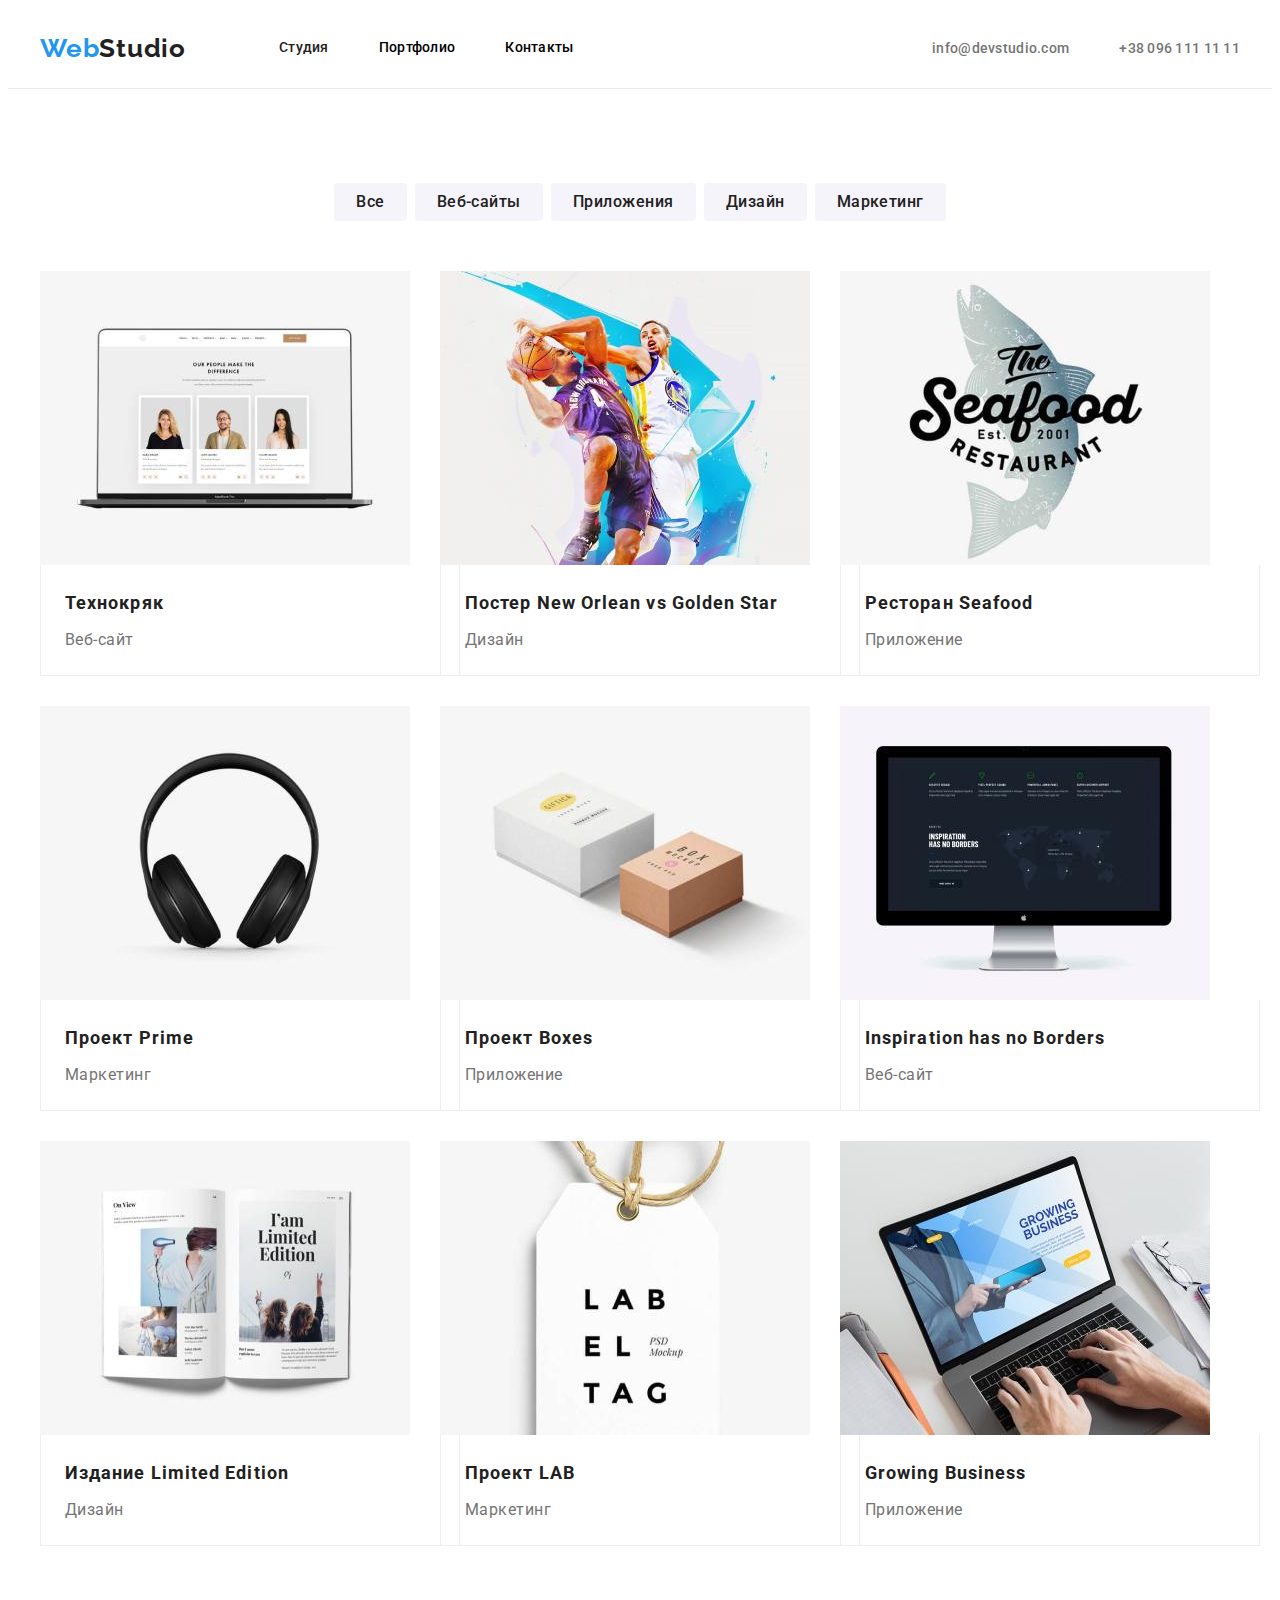
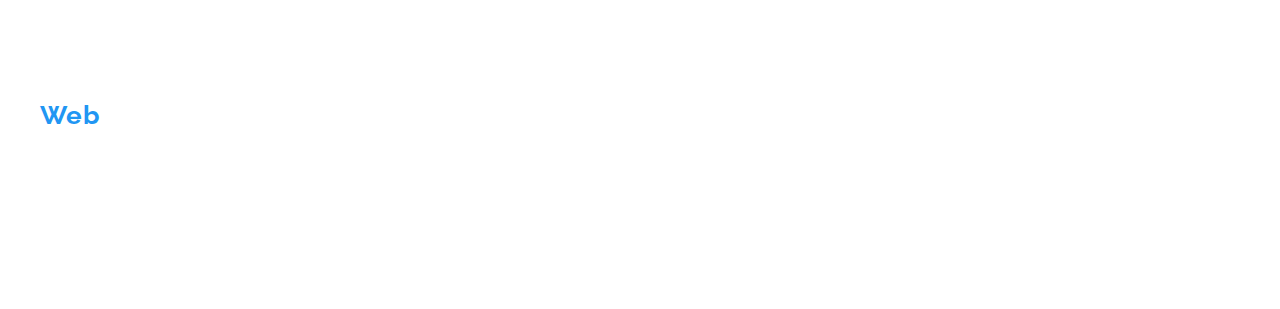
==== portfolio.html @ 051e4af8 "files" ====
<!DOCTYPE html>
<html lang="ru">
<head>
    <meta charset="UTF-8">
    <meta http-equiv="X-UA-Compatible" content="IE=edge">
    <meta name="viewport" content="width=device-width, initial-scale=1.0">
    <title>Портфолио</title>
    <link rel="preconnect" href="https://fonts.googleapis.com">
    <link rel="preconnect" href="https://fonts.gstatic.com" crossorigin>
    <link href="https://fonts.googleapis.com/css2?family=Raleway:wght@700&family=Roboto:wght@400;500;700;900&display=swap"
        rel="stylesheet">
    <link rel="stylesheet" href="https://cdnjs.cloudflare.com/ajax/libs/modern-normalize/1.1.0/modern-normalize.min.css"
        integrity="sha512-wpPYUAdjBVSE4KJnH1VR1HeZfpl1ub8YT/NKx4PuQ5NmX2tKuGu6U/JRp5y+Y8XG2tV+wKQpNHVUX03MfMFn9Q=="
        crossorigin="anonymous" referrerpolicy="no-referrer" />
    <link rel="stylesheet" href="./styles/styles.css">


</head>

<body>
    <header class="page-header">
        <div class="container">
            <nav class="main-nav">
                <a href="./index.html" class="logo-header"><span class="web">Web</span><span
                        class="studio-black">Studio</span></a>
    
                <ul class="site-nav list">
                    <li class="item"><a href="./index.html" class="link current">Студия</a></li>
                    <li class="item"><a href="./portfolio.html" class="link">Портфолио</a></li>
                    <li class="item"><a href="" class="link">Контакты</a></li>
                </ul>
    
                <ul class="site-contacts list">
                    <li class="item"><a href="mailto:info@devstudio.com" class="link-header">info@devstudio.com</a></li>
                    <li class="item"><a href="tel:+380961111111" class="link-header">+38 096 111 11 11</a></li>
                </ul>
    
            </nav>
        </div>
    
    </header>


    <main>
       <section>
           <div class="container">
            <h2 class="filter-title hidden">Portfolio</h2>
            <ul class="filter-title-list list">
                <li class="item"><button type="button" class="filter-button">Все</button></li>
                <li class="item"><button type="button" class="filter-button">Веб-сайты</button></li>
                <li class="item"><button type="button" class="filter-button">Приложения</button></li>
                <li class="item"><button type="button" class="filter-button">Дизайн</button></li>
                <li class="item"><button type="button" class="filter-button">Маркетинг</button></li>
            </ul>
            
            <ul class="works-list list">
                <li class="item">
                    <img src="./images/технокряк.jpg" alt="технокряк" width="370">
                    <div class="works-title-text">
                        <h3 class="works-list-title">Технокряк</h3>
                        <p class="works-list-text">Веб-сайт</p>
                    </div>
                </li>
                <li class="item">
                    <img src="./images/орлеан.jpg" alt="орлеан" width="370">
                   <div class="works-title-text">
                        <h3 class="works-list-title">Постер New Orlean vs Golden Star</h3>
                        <p class="works-list-text">Дизайн</p>
                   </div>
                </li>
                <li class="item">
                    <img src="./images/seafood.jpg" alt="ресторан" width="370">
                    <div class="works-title-text">
                        <h3 class="works-list-title">Ресторан Seafood</h3>
                        <p class="works-list-text">Приложение</p>
                    </div>
                </li>
                <li class="item">
                    <img src="./images/наушники.jpg" alt="наушники" width="370">
                    <div class="works-title-text">
                        <h3 class="works-list-title">Проект Prime</h3>
                        <p class="works-list-text">Маркетинг</p>
                    </div>
                </li>
                <li class="item">
                    <img src="./images/boxes.jpg" alt="коробки" width="370">
                    <div class="works-title-text">
                        <h3 class="works-list-title">Проект Boxes</h3>
                        <p class="works-list-text">Приложение</p>
                    </div>
                </li>
                <li class="item">
                    <img src="./images/монитор.jpg" alt="монитор" width="370">
                    <div class="works-title-text">
                        <h3 class="works-list-title" lang="en">Inspiration has no Borders</h3>
                        <p class="works-list-text">Веб-сайт</p>
                    </div>
                </li>
                <li class="item">
                    <img src="./images/книга.jpg" alt="book" width="370">
                    <div class="works-title-text">
                        <h3 class="works-list-title">Издание Limited Edition</h3>
                        <p class="works-list-text">Дизайн</p>
                    </div>
                </li>
                <li class="item">
                    <img src="./images/лаб.jpg" alt="lab" width="370">
                    <div class="works-title-text">
                        <h3 class="works-list-title">Проект LAB</h3>
                        <p class="works-list-text">Маркетинг</p>
                    </div>
                </li>
                <li class="item">
                    <img src="./images/ноут.jpg" alt="notebook" width="370">
                    <div class="works-title-text">
                        <h3 class="works-list-title" lang="en">Growing Business</h3>
                        <p class="works-list-text">Приложение</p>
                    </div>
                </li>
            </ul>
           </div>
            
       </section>

    </main>

<footer>
    <div class="main-footer container">
        <a class="logo-footer" href=""><span class="web">Web</span><span class="studio-white">Studio</span></a>
        <p class="city">г. Киев, пр-т Леси Украинки, 26</p>
        <address>
            <a href="mailto:nfo@devstudio.com" class="footer-link-mail">info@devstudio.com</a>
            <a href="tel:+380961111111" class="footer-link-tel">+38 096 111 11 11</a>
        </address>
    </div>
</footer>
</body>
</html>
---- styles/styles.css ----
:root {
  --primary-text-color: #212121;
  --accent-color: #2196f3;
  --secondary-text-color: #757575;
  --white-text-color: #ffffff;
  --background-white-color: #e5e5e5;
  --background-grey-color: #f5f4fa;
}

body {
  font-family: Roboto, sans-serif;
}

/*---------- утилиты -------------*/

.list {
  list-style: none;
  padding: 0;
  margin: 0;
}

.container {
  width: 1200px;
  padding-left: 15px;
  padding-right: 15px;
  margin: 0 auto;
}

p,
h1,
h2,
h3 {
  margin: 0;
}

ul {
  margin: 0;
  padding: 0;
  list-style: none;
}

img {
  display: block;
}

.link {
  text-decoration: none;
}

section {
  padding-top: 94px;
  padding-bottom: 94px;
}

.section-post {
  text-align: center;
}

/*---------- лого -------------*/
.page-header {
  border-bottom: 1px solid #ececec;
}

.logo-header {
  margin-right: 93px;
  text-align: left;
}

.logo-header,
.logo-footer {
  font-family: Raleway, sans-serif;
  font-weight: 700;
  font-size: 26px;
  line-height: 1.19;
  text-decoration: none;
  letter-spacing: 0.03em;
}

.web {
  color: #2196f3;
}

.studio-black {
  font-family: Raleway, sans-serif;
  color: #212121;
}

/*---------- site nav -------------*/
.main-nav {
  display: flex;
  align-items: center;
}

.site-nav {
  display: flex;
}

.site-nav .item:not(:last-child) {
  margin-right: 50px;
}

.site-nav .link {
  display: block;
  padding-top: 32px;
  padding-bottom: 32px;

  font-weight: 500;
  font-size: 14px;
  line-height: 1.14;
  letter-spacing: 0.02em;
  color: inherit;
  text-decoration: none;
  background-color: #ffffff;
}

.site-nav .link:hover,
.site-nav .link:focus {
  color: var(--accent-color);
}

.site-nav .link.current {
  color: var(--primary-text-color);
}

/*---------- site contacts -------------*/

.site-contacts {
  display: flex;
  margin-left: auto;
}

.site-contacts .item + .item {
  margin-left: 50px;
}

.site-contacts .link-header {
  font-weight: 500;
  font-size: 14px;
  line-height: 1.14;
  letter-spacing: 0.02em;
  color: var(--secondary-text-color);
  text-decoration: none;
}

.site-contacts .link-header:hover,
.site-contacts .link-header:focus {
  color: var(--accent-color);
}

/*---------- Hero -------------*/

.hero {
  text-align: center;
  padding-top: 200px;
  padding-bottom: 200px;
}

.hero-title {
  margin-top: 0;
  margin-bottom: 30px;

  font-weight: 900;
  font-size: 44px;
  line-height: 1.36;
  letter-spacing: 0.06em;
  text-transform: uppercase;
  color: #ffffff;
}

.button-hero {
  text-align: center;
  padding: 10px 32px 10px 32px;
  border: none;
  border-radius: 4px;
  font-size: 16px;
  font-family: inherit;
  font-weight: 700;
  line-height: 1.88;
  letter-spacing: 0.06em;
  text-decoration: none;
  cursor: pointer;
  color: #ffffff;
  background-color: #2196f3;
}

/*---------- features -------------*/

.features-list {
  display: flex;
}

.features-list .item {
  width: 270px;
}

.features-list .item:not(:last-child) {
  margin-right: 30px;
}

.features-list-title {
  margin-bottom: 10px;
}

.section-post {
  margin-bottom: 50px;
  font-weight: 700;
  font-size: 36px;
  line-height: 1.14;
  letter-spacing: 0.03em;
  color: var(--primary-text-color);
}

.hidden {
  position: absolute;
  white-space: nowrap;
  width: 1px;
  height: 1px;
  overflow: hidden;
  border: 0;
  padding: 0;
  clip: rect(0 0 0 0);
  clip-path: inset(50%);
  margin: -1px;
}

.features-list-title {
  font-weight: 700;
  font-size: 14px;
  line-height: 1.14;
  letter-spacing: 0.03em;
  text-transform: uppercase;
  color: var(--primary-text-color);
}

.features-list-text {
  font-size: 14px;
  line-height: 1.71;
  letter-spacing: 0.03em;
  color: var(--secondary-text-color);
}

/*---------- cards works -------------*/

.cards {
  display: flex;
}

.cards-section {
  padding-top: 0;
}

.cards .item:not(:last-child) {
  margin-right: 30px;
}

/*---------- team -------------*/

.team-title-text {
  padding-bottom: 30px;
  padding-top: 30px;
}

.team-list {
  display: flex;
  text-align: center;
}

.team-list-title {
  margin-bottom: 10px;
  font-size: 16px;
  font-weight: 500;
  line-height: 1.14;
  letter-spacing: 0.03em;
  color: var(--primary-text-color);
}

.team-list-text {
  font-size: 16px;
  line-height: 1.14;
  letter-spacing: 0.03em;
  color: var(--secondary-text-color);
}

.team-list .item:not(:last-child) {
  margin-right: 30px;
}

/*---------- footer -------------*/

footer {
  padding-top: 60px;
  padding-bottom: 60px;
}

.logo-footer {
  display: block;
  margin-bottom: 20px;
}

.city {
  margin-bottom: 9px;
  font-size: 14px;
  line-height: 1.71;
  font-style: normal;
  letter-spacing: 0.03em;
  color: #ffffff;
}

.studio-white {
  color: #ffffff;
  font-family: Raleway, sans-serif;
  text-decoration: none;
}

.footer-link-mail {
  display: block;
  margin-bottom: 9px;
}

.footer-link-tel {
  display: block;
}

.footer-link-mail,
.footer-link-tel {
  font-size: 14px;
  line-height: 1.71;
  letter-spacing: 0.03em;
  font-style: normal;
  text-decoration: none;
  color: rgba(255, 255, 255, 0.6);
}

.footer-link-mail:hover,
.footer-link-mail:focus {
  color: var(--accent-color);
}

.footer-link-tel:hover,
.footer-link-tel:focus {
  color: var(--accent-color);
}

/*---------- filter -------------*/

.filter-title-list {
  display: flex;
  justify-content: center;
  margin-bottom: 50px;
}

.filter-title-list .item:not(:last-child) {
  margin-right: 8px;
}

.filter-button:hover,
.filter-button:focus {
  color: var(--white-text-color);
  background-color: var(--accent-color);
  box-shadow: 0px 3px 1px rgba(0, 0, 0, 0.1), 0px 1px 2px rgba(0, 0, 0, 0.08),
    0px 2px 2px rgba(0, 0, 0, 0.12);
}

.filter-button {
  padding: 6px 22px 6px 22px;
  border: none;
  border-radius: 4px;
  font-family: Roboto;
  font-weight: 500;
  font-size: 16px;
  line-height: 1.63;
  letter-spacing: 0.03em;
  color: var(--primary-text-color);
  background-color: #f5f4fa;
  cursor: pointer;
}

/*---------- works section -------------*/

.works-list {
  display: flex;
  flex-wrap: wrap;
}

.works-list .item {
  width: calc((100% - 90px) / 3);
  margin-right: 30px;
  margin-bottom: 30px;
}

.works-list .item:nth-last-child(-n + 3) {
  margin-bottom: 0;
}

.works-list .item:nth-child(3n) {
  margin-right: 0;
}

.works-list-title {
  margin-bottom: 4px;
  font-weight: 700;
  font-size: 18px;
  line-height: 2;
  letter-spacing: 0.06em;
  color: var(--primary-text-color);
}

.works-list-text {
  line-height: 1.88;
  font-size: 16px;
  letter-spacing: 0.03em;
  color: var(--secondary-text-color);
}

.works-title-text {
  width: 370px;
  padding: 20px 24px 20px 24px;
  border-bottom: 1px solid #eeeeee;
  border-right: 1px solid #eeeeee;
  border-left: 1px solid #eeeeee;
}
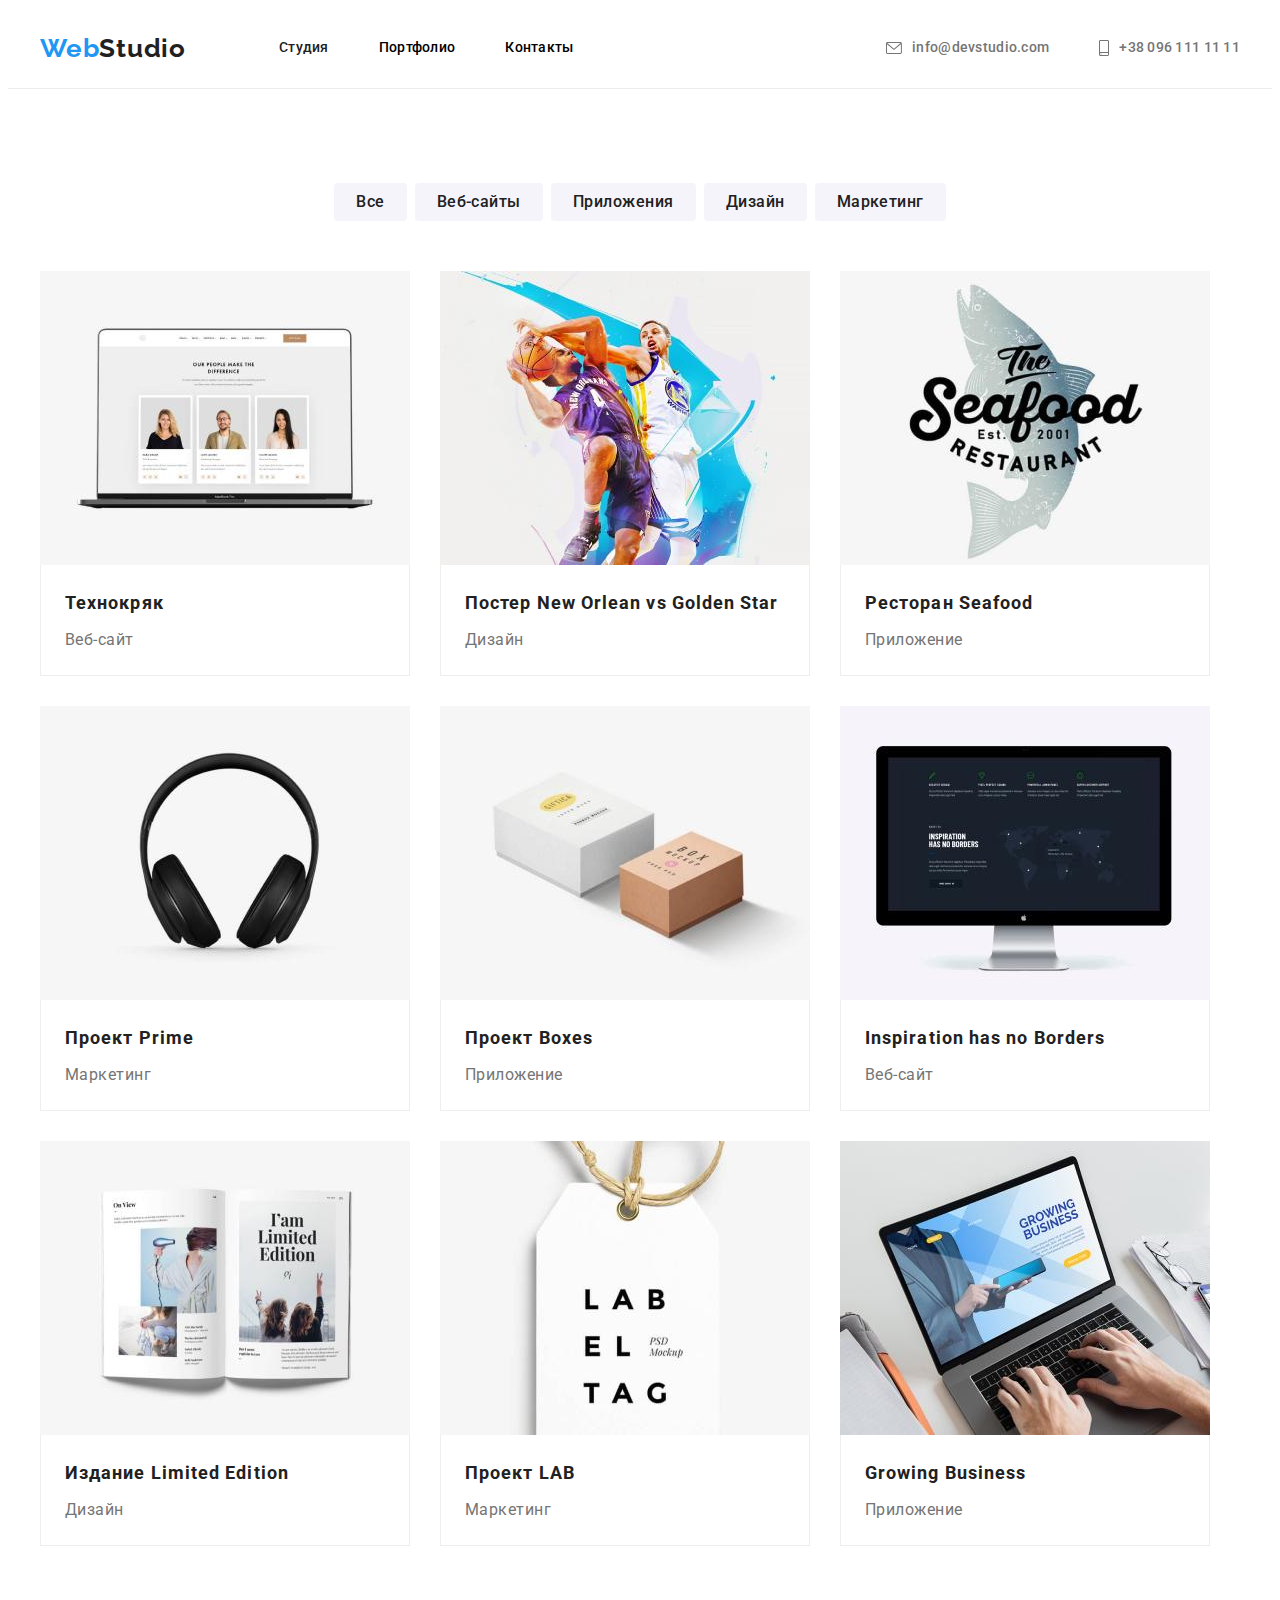
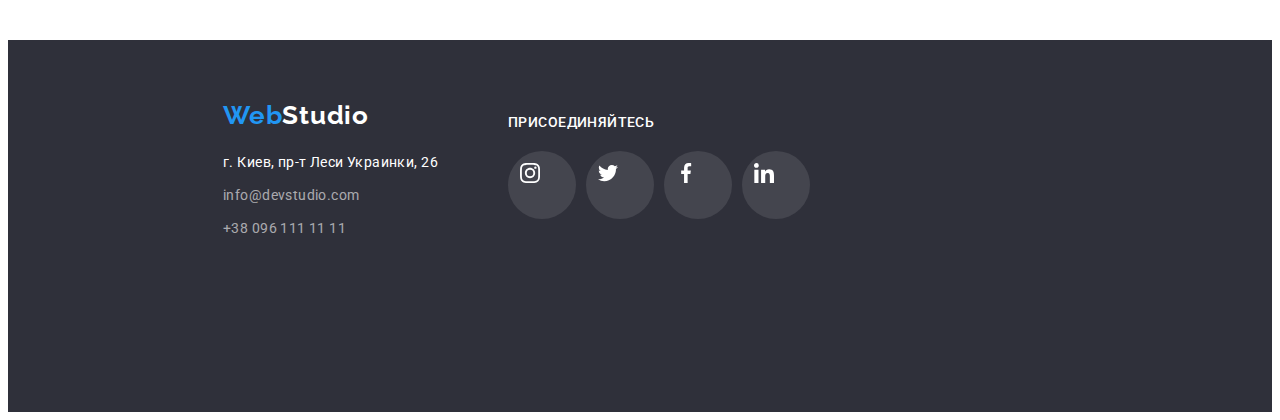
==== commit 68e0e1f3: "1" ====
--- a/portfolio.html
+++ b/portfolio.html
@@ -31,8 +31,14 @@
                 </ul>
     
                 <ul class="site-contacts list">
-                    <li class="item"><a href="mailto:info@devstudio.com" class="link-header">info@devstudio.com</a></li>
-                    <li class="item"><a href="tel:+380961111111" class="link-header">+38 096 111 11 11</a></li>
+                    <li class="item"><a href="mailto:info@devstudio.com" class="link-header">
+                            <svg class="contacts-icon" width="16px" height="12px">
+                                <use href="images\icon.svg#mail"></use>
+                            </svg> info@devstudio.com</a></li>
+                    <li class="item"><a href="tel:+380961111111" class="link-header">
+                            <svg class="contacts-icon" width="10px" height="16px">
+                                <use href="images\icon.svg#tel"></use>
+                            </svg> +38 096 111 11 11</a></li>
                 </ul>
     
             </nav>
@@ -125,14 +131,49 @@
     </main>
 
 <footer>
-    <div class="main-footer container">
+    <div class="main-footer">
         <a class="logo-footer" href=""><span class="web">Web</span><span class="studio-white">Studio</span></a>
         <p class="city">г. Киев, пр-т Леси Украинки, 26</p>
         <address>
             <a href="mailto:nfo@devstudio.com" class="footer-link-mail">info@devstudio.com</a>
             <a href="tel:+380961111111" class="footer-link-tel">+38 096 111 11 11</a>
         </address>
+
     </div>
+    <div class="join-section">
+        <h3 class="join-section-title">Присоединяйтесь</h3>
+        <ul class="social-list-footer">
+            <li class="social-icons-footer">
+                <a href="">
+                    <svg class="social-icon-footer" width="20px" height="20px">
+                        <use href="images\icon.svg#instagram"></use>
+                    </svg>
+                </a>
+            </li>
+            <li class="social-icons-footer">
+                <a href="">
+                    <svg class="social-icon-footer" width="20px" height="20px">
+                        <use href="images\icon.svg#twitter"></use>
+                    </svg>
+                </a>
+            </li>
+            <li class="social-icons-footer">
+                <a href="">
+                    <svg class="social-icon-footer" width="20px" height="20px">
+                        <use href="images\icon.svg#facebook"></use>
+                    </svg>
+                </a>
+            </li>
+            <li class="social-icons-footer">
+                <a href="">
+                    <svg class="social-icon-footer" width="20px" height="20px">
+                        <use href="images\icon.svg#linkedin"></use>
+                    </svg>
+                </a>
+            </li>
+        </ul>
+    </div>
+
 </footer>
 </body>
 </html>--- a/styles/styles.css
+++ b/styles/styles.css
@@ -57,6 +57,7 @@
 }
 
 /*---------- лого -------------*/
+
 .page-header {
   border-bottom: 1px solid #ececec;
 }
@@ -133,7 +134,10 @@
   margin-left: 50px;
 }
 
-.site-contacts .link-header {
+.link-header {
+  display: flex;
+  align-items: center;
+  justify-content: center;
   font-weight: 500;
   font-size: 14px;
   line-height: 1.14;
@@ -142,20 +146,46 @@
   text-decoration: none;
 }
 
-.site-contacts .link-header:hover,
-.site-contacts .link-header:focus {
+.link-header:hover,
+.link-header:focus {
   color: var(--accent-color);
 }
 
+.link-header:hover .contacts-icon,
+.link-header:hover .contacts-icon {
+  fill: var(--accent-color);
+}
+
+.contacts-icon {
+  margin-right: 10px;
+  fill: var(--secondary-text-color);
+}
+
 /*---------- Hero -------------*/
+.overlay {
+  max-width: 1600px;
+  height: 600px;
+  margin-left: auto;
+  margin-right: auto;
+  background-image: linear-gradient(
+      rgba(47, 48, 58, 0.4),
+      rgba(47, 48, 58, 0.4)
+    ),
+    url(/images/Hero.jpg);
+
+  background-color: #c4c4c4;
+  background-position: center;
+  background-size: contain;
+}
 
 .hero {
   text-align: center;
+  padding-top: 0;
+  padding-bottom: 0;
+}
+
+.hero-title {
   padding-top: 200px;
-  padding-bottom: 200px;
-}
-
-.hero-title {
   margin-top: 0;
   margin-bottom: 30px;
 
@@ -168,6 +198,7 @@
 }
 
 .button-hero {
+  padding-bottom: 200px;
   text-align: center;
   padding: 10px 32px 10px 32px;
   border: none;
@@ -185,6 +216,21 @@
 
 /*---------- features -------------*/
 
+.features-icons {
+  display: flex;
+  height: 120px;
+  background-color: #f5f4fa;
+  border-radius: 4px;
+  align-items: center;
+  justify-content: center;
+  margin-bottom: 30px;
+}
+
+.features-icon {
+  width: 70px;
+  height: 70px;
+}
+
 .features-list {
   display: flex;
 }
@@ -279,10 +325,85 @@
   line-height: 1.14;
   letter-spacing: 0.03em;
   color: var(--secondary-text-color);
+  margin-bottom: 16px;
 }
 
 .team-list .item:not(:last-child) {
   margin-right: 30px;
+}
+
+.team-list .item {
+  box-shadow: 0px 1px 3px rgba(0, 0, 0, 0.12), 0px 1px 1px rgba(0, 0, 0, 0.14),
+    0px 2px 1px rgba(0, 0, 0, 0.2);
+}
+
+.social-list {
+  display: flex;
+  align-items: center;
+  justify-content: center;
+}
+
+.social-icons {
+  width: 44px;
+  height: 44px;
+  padding: 12px;
+  color: #afb1b8;
+  cursor: pointer;
+}
+
+.social-icon {
+  fill: #afb1b8;
+}
+
+.social-icons:hover,
+.social-icons:focus {
+  background-color: var(--accent-color);
+  color: var(--white-text-color);
+  border-radius: 50%;
+}
+
+.social-icons:hover .social-icon,
+.social-icons:focus .social-icon {
+  fill: var(--white-text-color);
+}
+
+.social-list .social-icons:not(:last-child) {
+  margin-right: 10px;
+}
+
+/*---------- clients ------------*/
+
+.clients-list {
+  display: flex;
+}
+
+.clients-icon {
+  display: flex;
+  align-items: center;
+  justify-content: center;
+  width: 170px;
+  height: 92px;
+  border-radius: 4px;
+  border: 1px solid #afb1b8;
+  cursor: pointer;
+  color: #afb1b8;
+}
+
+.clients-list .item:not(:last-child) {
+  margin-right: 30px;
+}
+
+.icon-company {
+  fill: #afb1b8;
+}
+
+.clients-icon:hover .icon-company {
+  fill: var(--accent-color);
+}
+
+.clients-icon:hover {
+  border: 1px solid var(--accent-color);
+  fill: var(--accent-color);
 }
 
 /*---------- footer -------------*/
@@ -290,6 +411,12 @@
 footer {
   padding-top: 60px;
   padding-bottom: 60px;
+  display: flex;
+  background-color: #2f303a;
+  max-width: 1600px;
+  height: 252px;
+  margin-left: auto;
+  margin-right: auto;
 }
 
 .logo-footer {
@@ -339,6 +466,54 @@
 .footer-link-tel:hover,
 .footer-link-tel:focus {
   color: var(--accent-color);
+}
+
+.main-footer {
+  margin-left: 215px;
+  margin-right: 70px;
+}
+
+.join-section {
+  text-align: left;
+  padding-top: 15px;
+}
+
+.join-section-title {
+  font-weight: 500;
+  font-size: 14px;
+  line-height: 1.14;
+  letter-spacing: 0.03em;
+  text-transform: uppercase;
+  color: #ffffff;
+  margin-bottom: 20px;
+}
+
+.social-list-footer {
+  text-align: left;
+  display: flex;
+}
+
+.social-icons-footer {
+  width: 44px;
+  height: 44px;
+  padding: 12px;
+  color: var(--white-text-color);
+  cursor: pointer;
+  background-color: rgba(255, 255, 255, 0.1);
+  border-radius: 50%;
+}
+
+.social-icon-footer {
+  fill: var(--white-text-color);
+}
+
+.social-list-footer .social-icons-footer:not(:last-child) {
+  margin-right: 10px;
+}
+
+.social-icons-footer:hover,
+.social-icons-footer:focus {
+  background-color: var(--accent-color);
 }
 
 /*---------- filter -------------*/
@@ -386,6 +561,7 @@
   width: calc((100% - 90px) / 3);
   margin-right: 30px;
   margin-bottom: 30px;
+  width: 370px;
 }
 
 .works-list .item:nth-last-child(-n + 3) {
@@ -394,6 +570,11 @@
 
 .works-list .item:nth-child(3n) {
   margin-right: 0;
+}
+
+.works-list .item:hover {
+  box-shadow: 0px 1px 1px rgba(0, 0, 0, 0.12), 0px 4px 4px rgba(0, 0, 0, 0.06),
+    1px 4px 6px rgba(0, 0, 0, 0.16);
 }
 
 .works-list-title {
@@ -413,7 +594,6 @@
 }
 
 .works-title-text {
-  width: 370px;
   padding: 20px 24px 20px 24px;
   border-bottom: 1px solid #eeeeee;
   border-right: 1px solid #eeeeee;
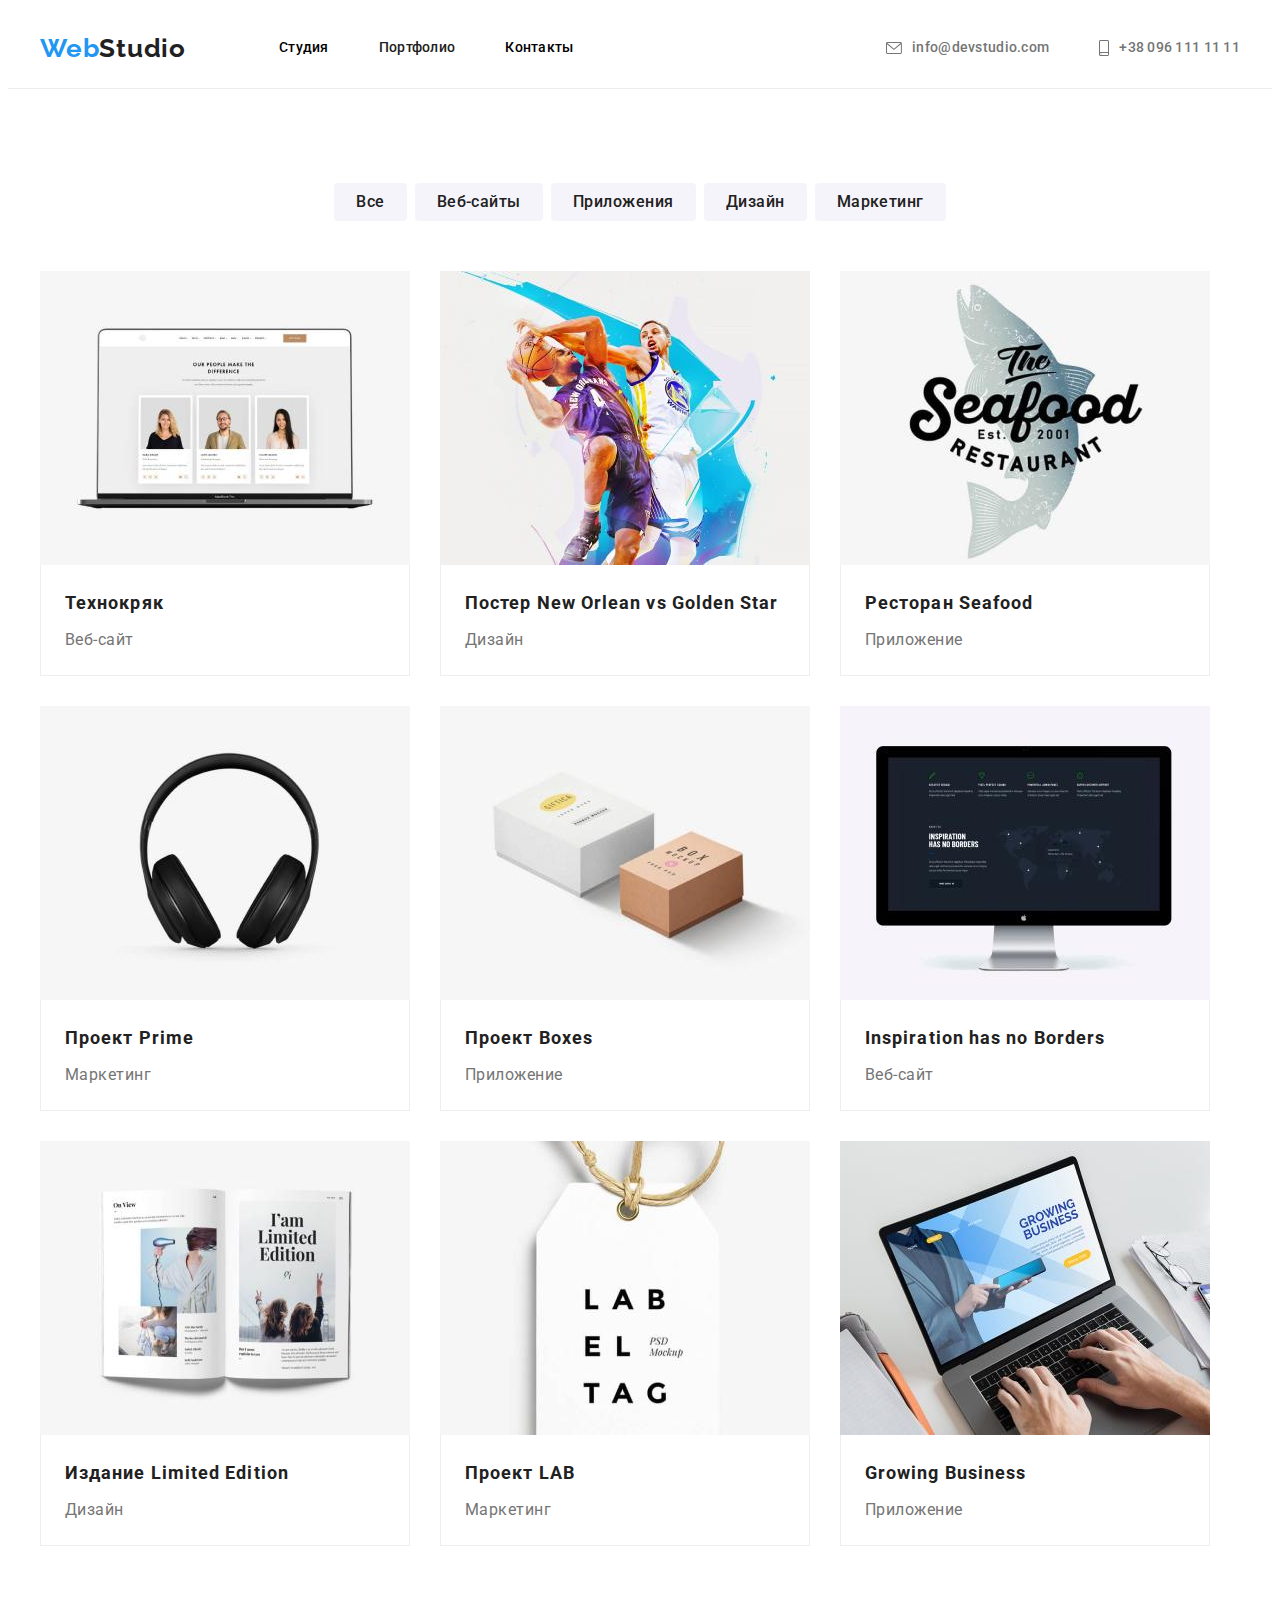
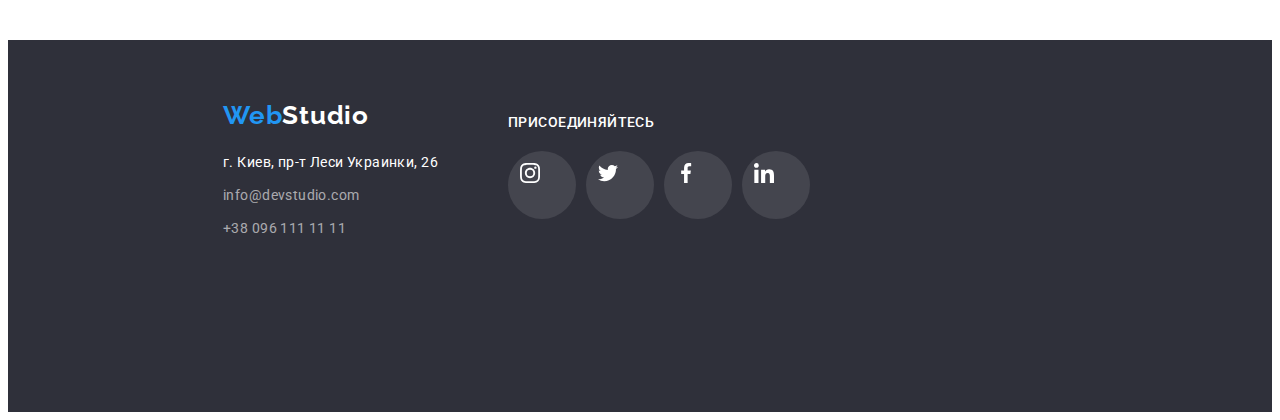
==== commit 079ad67c: "1" ====
--- a/portfolio.html
+++ b/portfolio.html
@@ -25,8 +25,8 @@
                         class="studio-black">Studio</span></a>
     
                 <ul class="site-nav list">
-                    <li class="item"><a href="./index.html" class="link current">Студия</a></li>
-                    <li class="item"><a href="./portfolio.html" class="link">Портфолио</a></li>
+                    <li class="item"><a href="./index.html" class="link">Студия</a></li>
+                    <li class="item"><a href="./portfolio.html" class="link current">Портфолио</a></li>
                     <li class="item"><a href="" class="link">Контакты</a></li>
                 </ul>
     
--- a/styles/styles.css
+++ b/styles/styles.css
@@ -171,9 +171,8 @@
       rgba(47, 48, 58, 0.4),
       rgba(47, 48, 58, 0.4)
     ),
-    url(/images/Hero.jpg);
-
-  background-color: #c4c4c4;
+    url(../images/hero.jpg);
+
   background-position: center;
   background-size: contain;
 }
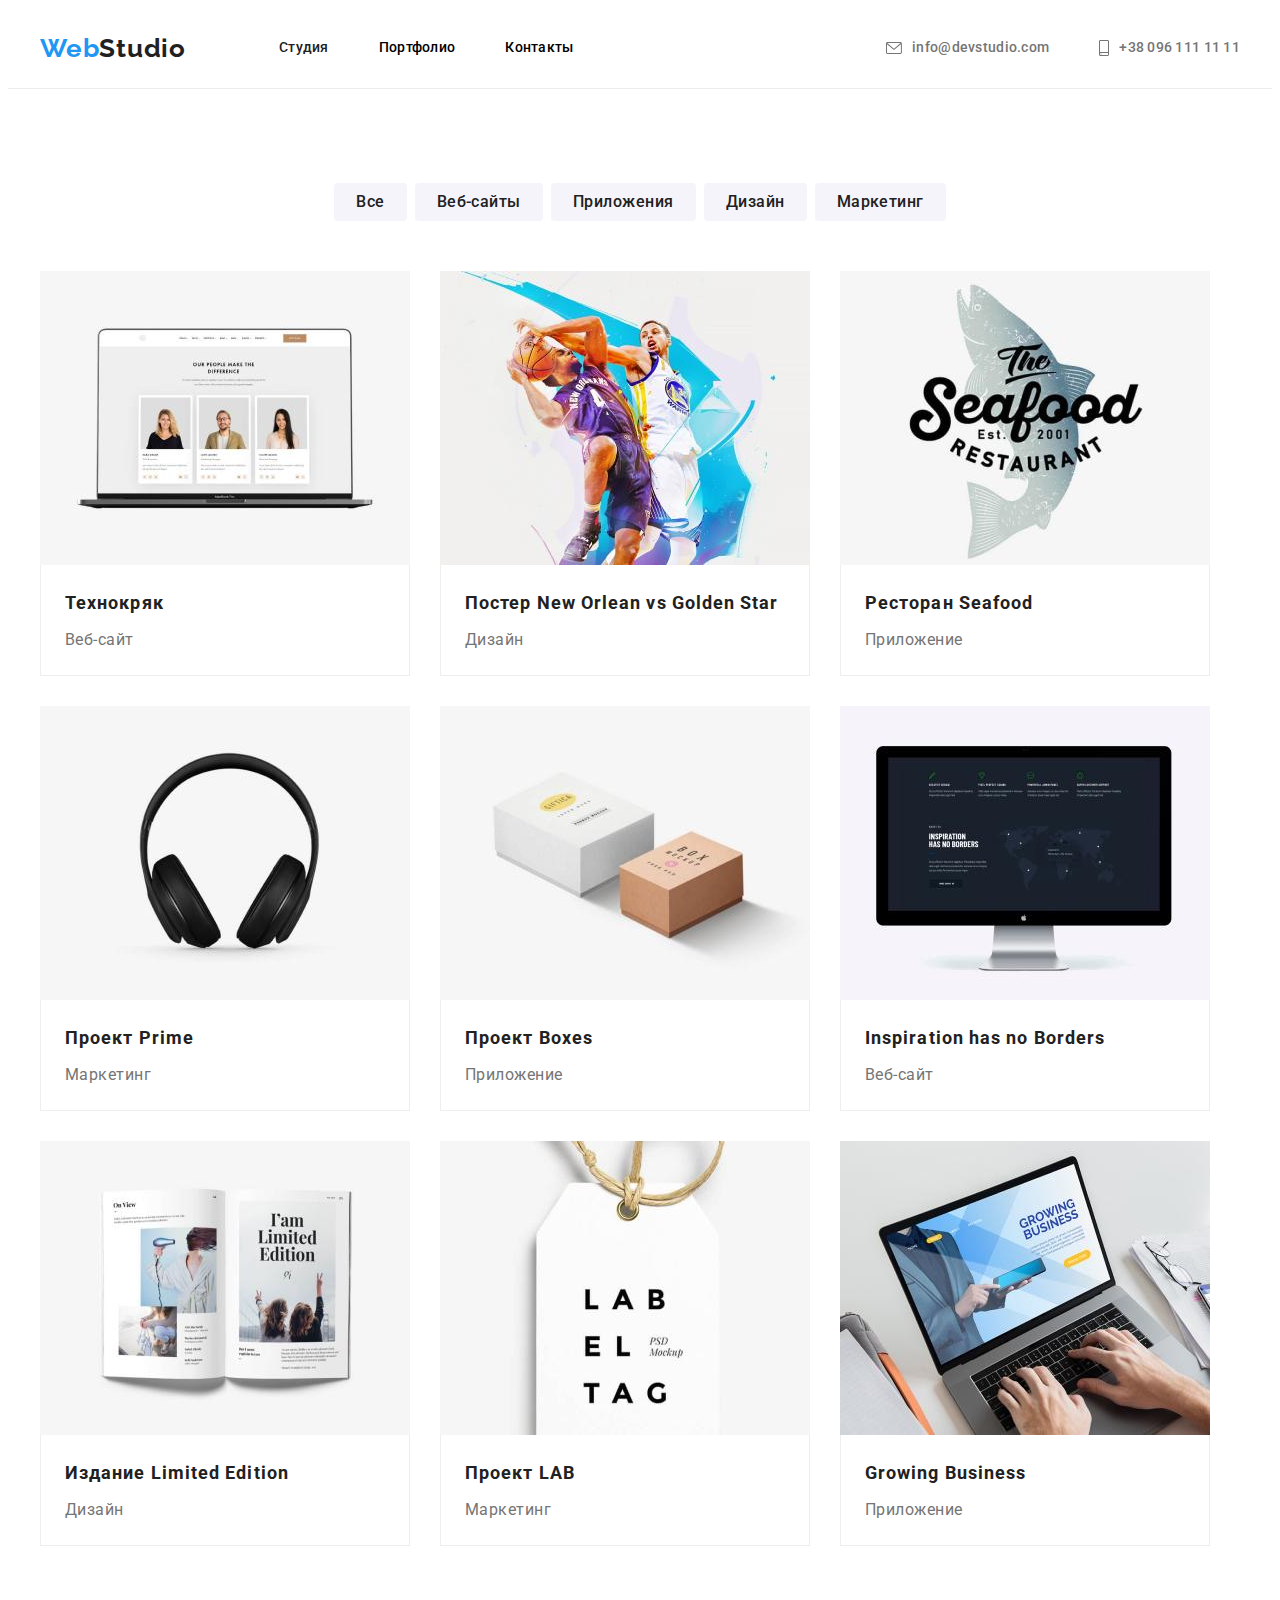
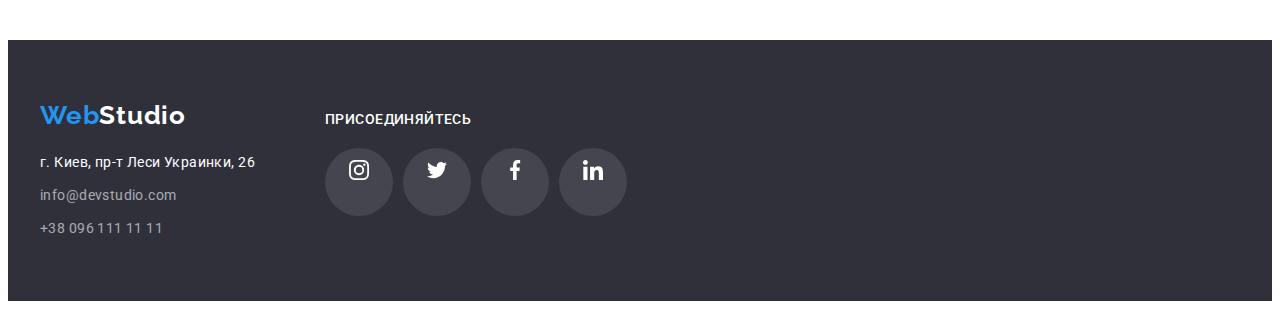
==== commit 01f99253: "1" ====
--- a/portfolio.html
+++ b/portfolio.html
@@ -25,8 +25,8 @@
                         class="studio-black">Studio</span></a>
     
                 <ul class="site-nav list">
-                    <li class="item"><a href="./index.html" class="link">Студия</a></li>
-                    <li class="item"><a href="./portfolio.html" class="link current">Портфолио</a></li>
+                    <li class="item"><a href="./index.html" class="link current">Студия</a></li>
+                    <li class="item"><a href="./portfolio.html" class="link">Портфолио</a></li>
                     <li class="item"><a href="" class="link">Контакты</a></li>
                 </ul>
     
@@ -131,48 +131,51 @@
     </main>
 
 <footer>
-    <div class="main-footer">
-        <a class="logo-footer" href=""><span class="web">Web</span><span class="studio-white">Studio</span></a>
-        <p class="city">г. Киев, пр-т Леси Украинки, 26</p>
-        <address>
-            <a href="mailto:nfo@devstudio.com" class="footer-link-mail">info@devstudio.com</a>
-            <a href="tel:+380961111111" class="footer-link-tel">+38 096 111 11 11</a>
-        </address>
+    <div class="footer-list container">
+        <div class="contacts-footer">
+            <a class="logo-footer" href=""><span class="web">Web</span><span class="studio-white">Studio</span></a>
+            <p class="city">г. Киев, пр-т Леси Украинки, 26</p>
+            <address>
+                <a href="mailto:nfo@devstudio.com" class="footer-link-mail">info@devstudio.com</a>
+                <a href="tel:+380961111111" class="footer-link-tel">+38 096 111 11 11</a>
+            </address>
 
+        </div>
+        <div class="join-footer">
+            <h3 class="join-section-title">Присоединяйтесь</h3>
+            <ul class="social-list-footer">
+                <li>
+                    <a class="social-icons-footer" href="">
+                        <svg class="social-icon-footer" width="20px" height="20px">
+                            <use href="images\icon.svg#instagram"></use>
+                        </svg>
+                    </a>
+                </li>
+                <li>
+                    <a class="social-icons-footer" href="">
+                        <svg class="social-icon-footer" width="20px" height="20px">
+                            <use href="images\icon.svg#twitter"></use>
+                        </svg>
+                    </a>
+                </li>
+                <li>
+                    <a class="social-icons-footer" href="">
+                        <svg class="social-icon-footer" width="20px" height="20px">
+                            <use href="images\icon.svg#facebook"></use>
+                        </svg>
+                    </a>
+                </li>
+                <li>
+                    <a class="social-icons-footer" href="">
+                        <svg class="social-icon-footer" width="20px" height="20px">
+                            <use href="images\icon.svg#linkedin"></use>
+                        </svg>
+                    </a>
+                </li>
+            </ul>
+        </div>
     </div>
-    <div class="join-section">
-        <h3 class="join-section-title">Присоединяйтесь</h3>
-        <ul class="social-list-footer">
-            <li class="social-icons-footer">
-                <a href="">
-                    <svg class="social-icon-footer" width="20px" height="20px">
-                        <use href="images\icon.svg#instagram"></use>
-                    </svg>
-                </a>
-            </li>
-            <li class="social-icons-footer">
-                <a href="">
-                    <svg class="social-icon-footer" width="20px" height="20px">
-                        <use href="images\icon.svg#twitter"></use>
-                    </svg>
-                </a>
-            </li>
-            <li class="social-icons-footer">
-                <a href="">
-                    <svg class="social-icon-footer" width="20px" height="20px">
-                        <use href="images\icon.svg#facebook"></use>
-                    </svg>
-                </a>
-            </li>
-            <li class="social-icons-footer">
-                <a href="">
-                    <svg class="social-icon-footer" width="20px" height="20px">
-                        <use href="images\icon.svg#linkedin"></use>
-                    </svg>
-                </a>
-            </li>
-        </ul>
-    </div>
+
 
 </footer>
 </body>
--- a/styles/styles.css
+++ b/styles/styles.css
@@ -152,7 +152,7 @@
 }
 
 .link-header:hover .contacts-icon,
-.link-header:hover .contacts-icon {
+.link-header:focus .contacts-icon {
   fill: var(--accent-color);
 }
 
@@ -163,6 +163,8 @@
 
 /*---------- Hero -------------*/
 .overlay {
+  padding-top: 200px;
+  padding-bottom: 200px;
   max-width: 1600px;
   height: 600px;
   margin-left: auto;
@@ -174,20 +176,17 @@
     url(../images/hero.jpg);
 
   background-position: center;
-  background-size: contain;
+  background-size: cover;
+  background-repeat: no-repeat;
 }
 
 .hero {
   text-align: center;
   padding-top: 0;
-  padding-bottom: 0;
 }
 
 .hero-title {
-  padding-top: 200px;
-  margin-top: 0;
   margin-bottom: 30px;
-
   font-weight: 900;
   font-size: 44px;
   line-height: 1.36;
@@ -197,7 +196,6 @@
 }
 
 .button-hero {
-  padding-bottom: 200px;
   text-align: center;
   padding: 10px 32px 10px 32px;
   border: none;
@@ -334,6 +332,7 @@
 .team-list .item {
   box-shadow: 0px 1px 3px rgba(0, 0, 0, 0.12), 0px 1px 1px rgba(0, 0, 0, 0.14),
     0px 2px 1px rgba(0, 0, 0, 0.2);
+  background-color: var(--white-text-color);
 }
 
 .social-list {
@@ -343,11 +342,13 @@
 }
 
 .social-icons {
+  display: block;
   width: 44px;
   height: 44px;
   padding: 12px;
   color: #afb1b8;
   cursor: pointer;
+  align-items: center;
 }
 
 .social-icon {
@@ -368,6 +369,10 @@
 
 .social-list .social-icons:not(:last-child) {
   margin-right: 10px;
+}
+
+.team-section {
+  background-color: #f5f4fa;
 }
 
 /*---------- clients ------------*/
@@ -396,11 +401,13 @@
   fill: #afb1b8;
 }
 
-.clients-icon:hover .icon-company {
+.clients-icon:hover .icon-company,
+.clients-icon:focus .icon-company {
   fill: var(--accent-color);
 }
 
-.clients-icon:hover {
+.clients-icon:hover,
+.clients-icon:focus {
   border: 1px solid var(--accent-color);
   fill: var(--accent-color);
 }
@@ -408,14 +415,16 @@
 /*---------- footer -------------*/
 
 footer {
+  background-color: #2f303a;
+  margin-left: auto;
+  margin-right: auto;
+}
+
+.footer-list {
   padding-top: 60px;
   padding-bottom: 60px;
   display: flex;
-  background-color: #2f303a;
-  max-width: 1600px;
-  height: 252px;
-  margin-left: auto;
-  margin-right: auto;
+  align-items: baseline;
 }
 
 .logo-footer {
@@ -467,14 +476,8 @@
   color: var(--accent-color);
 }
 
-.main-footer {
-  margin-left: 215px;
+.contacts-footer {
   margin-right: 70px;
-}
-
-.join-section {
-  text-align: left;
-  padding-top: 15px;
 }
 
 .join-section-title {
@@ -488,11 +491,12 @@
 }
 
 .social-list-footer {
-  text-align: left;
   display: flex;
 }
 
 .social-icons-footer {
+  display: block;
+  text-align: center;
   width: 44px;
   height: 44px;
   padding: 12px;
@@ -500,14 +504,11 @@
   cursor: pointer;
   background-color: rgba(255, 255, 255, 0.1);
   border-radius: 50%;
+  margin-right: 10px;
 }
 
 .social-icon-footer {
   fill: var(--white-text-color);
-}
-
-.social-list-footer .social-icons-footer:not(:last-child) {
-  margin-right: 10px;
 }
 
 .social-icons-footer:hover,
